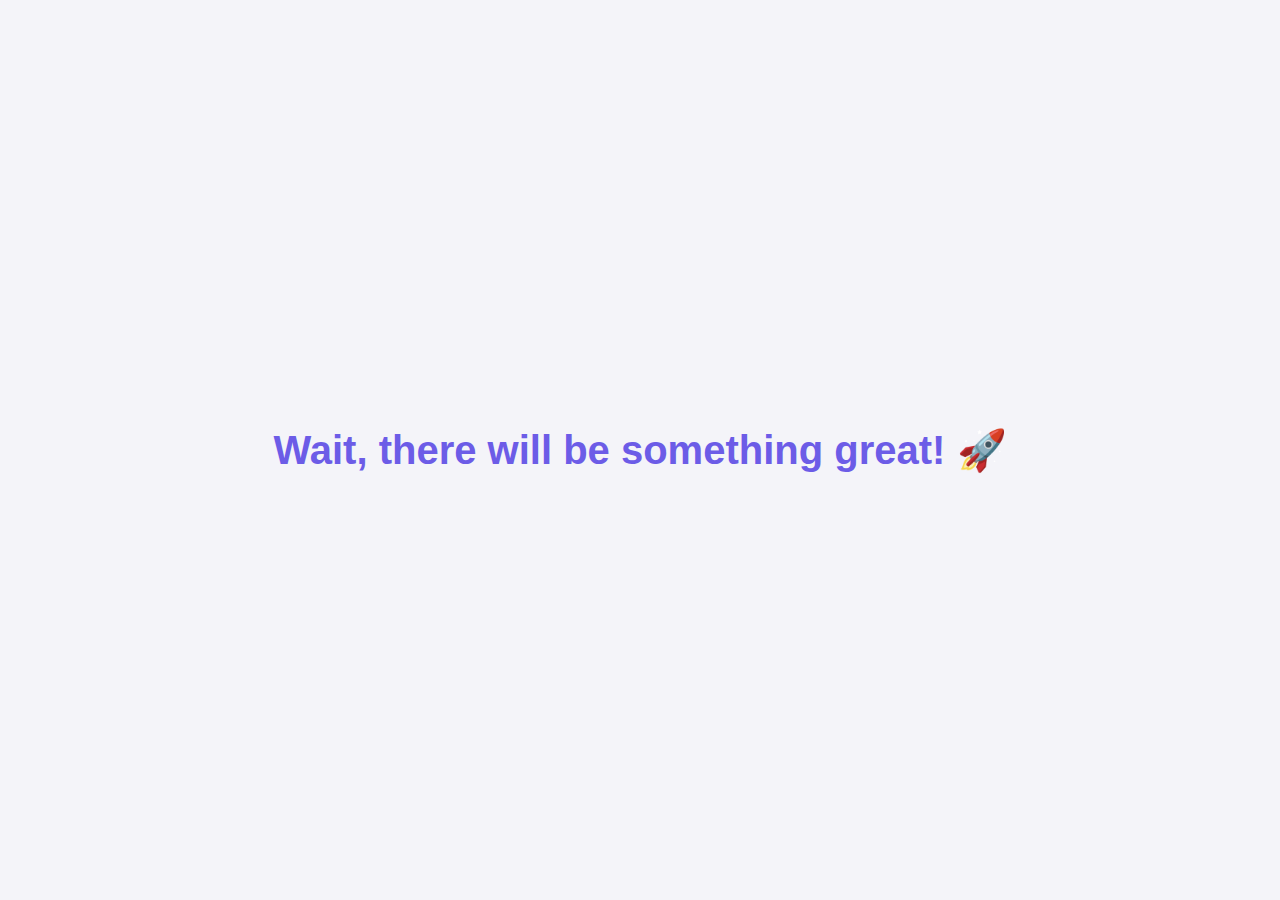
==== index.html @ 434af198 "Add files via upload" ====
<!DOCTYPE html>
<html lang="en">
<head>
    <meta charset="UTF-8">
    <meta name="viewport" content="width=device-width, initial-scale=1.0">
    <title>Coming Soon</title>
    <style>
        body {
            font-family: Arial, sans-serif;
            background-color: #f4f4f9;
            color: #333;
            display: flex;
            justify-content: center;
            align-items: center;
            height: 100vh;
            margin: 0;
            text-align: center;
        }
        h1 {
            font-size: 2.5rem;
            color: #6c5ce7;
        }
    </style>
</head>
<body>
    <h1>Wait, there will be something great! 🚀</h1>
</body>
</html>
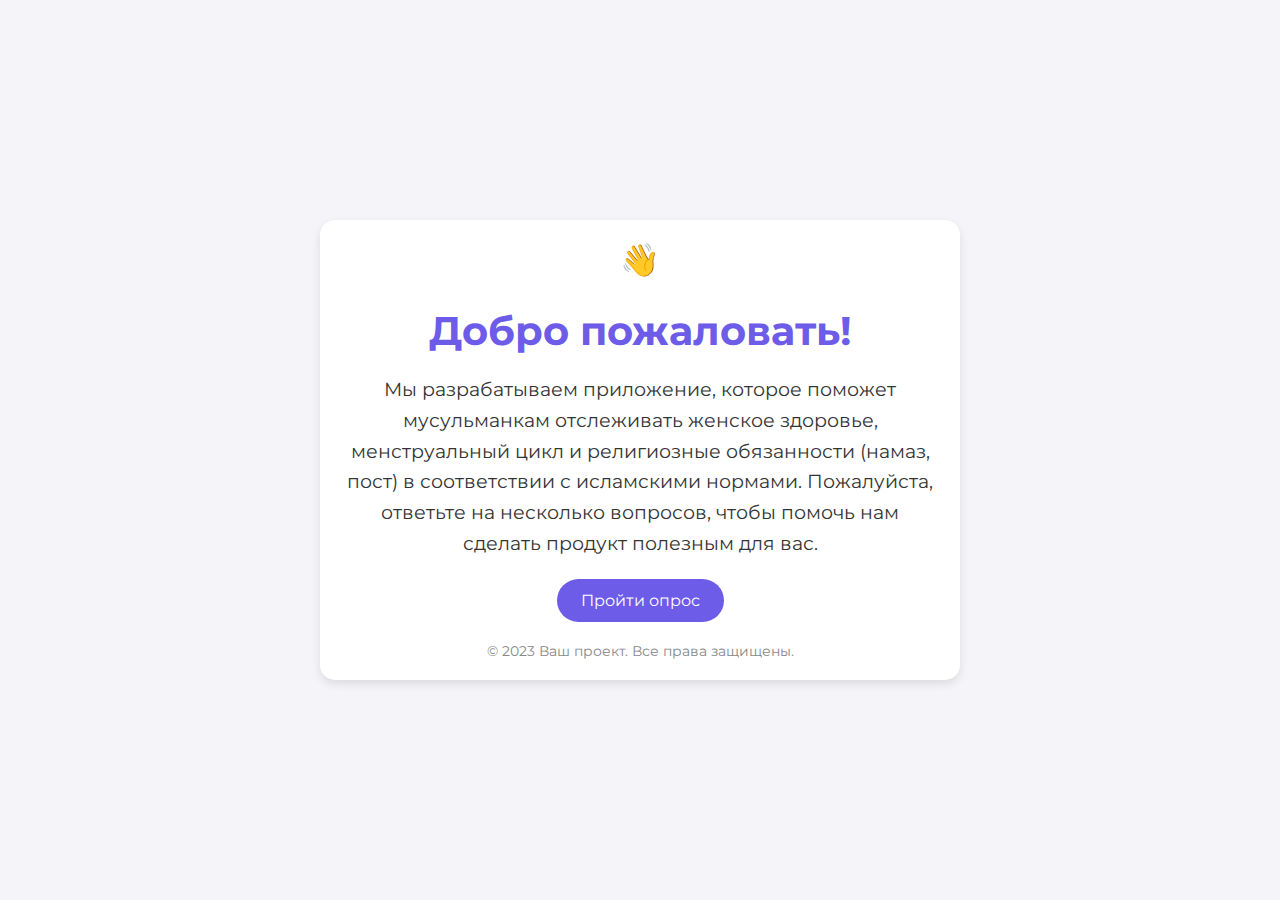
==== commit 613b065f: "index.html" ====
--- a/index.html
+++ b/index.html
@@ -1,28 +1,82 @@
 <!DOCTYPE html>
-<html lang="en">
+<html lang="ru">
 <head>
     <meta charset="UTF-8">
     <meta name="viewport" content="width=device-width, initial-scale=1.0">
-    <title>Coming Soon</title>
+    <title>Добро пожаловать!</title>
+    <link href="https://fonts.googleapis.com/css2?family=Montserrat:wght@400;700&display=swap" rel="stylesheet">
     <style>
+        /* Общие стили */
         body {
-            font-family: Arial, sans-serif;
+            font-family: 'Montserrat', sans-serif;
             background-color: #f4f4f9;
             color: #333;
+            margin: 0;
+            padding: 0;
             display: flex;
             justify-content: center;
             align-items: center;
             height: 100vh;
-            margin: 0;
             text-align: center;
         }
+
+        .container {
+            max-width: 600px;
+            padding: 20px;
+            background-color: #ffffff;
+            border-radius: 15px;
+            box-shadow: 0 4px 10px rgba(0, 0, 0, 0.1);
+        }
+
         h1 {
             font-size: 2.5rem;
             color: #6c5ce7;
+            margin-bottom: 10px;
+        }
+
+        p {
+            font-size: 1.2rem;
+            line-height: 1.6;
+            margin-bottom: 20px;
+        }
+
+        .cta-button {
+            display: inline-block;
+            padding: 12px 24px;
+            font-size: 1rem;
+            color: #fff;
+            background-color: #6c5ce7;
+            border-radius: 25px;
+            text-decoration: none;
+            transition: background-color 0.3s ease;
+        }
+
+        .cta-button:hover {
+            background-color: #5a4dbf;
+        }
+
+        .emoji {
+            font-size: 2rem;
+            margin-bottom: 10px;
+        }
+
+        footer {
+            margin-top: 20px;
+            font-size: 0.9rem;
+            color: #888;
         }
     </style>
 </head>
 <body>
-    <h1>Wait, there will be something great! 🚀</h1>
+    <div class="container">
+        <div class="emoji">👋</div>
+        <h1>Добро пожаловать!</h1>
+        <p>
+           Мы разрабатываем приложение, которое поможет мусульманкам отслеживать женское здоровье, менструальный цикл и религиозные обязанности (намаз, пост) в соответствии с исламскими нормами. Пожалуйста, ответьте на несколько вопросов, чтобы помочь нам сделать продукт полезным для вас. </p>
+        <a href="https://forms.gle/6C79rHbjNdUCzA6z9" class="cta-button">Пройти опрос</a>
+        <footer>
+            &copy; 2023 Ваш проект. Все права защищены.
+        </footer>
+    </div>
 </body>
-</html>+</html>
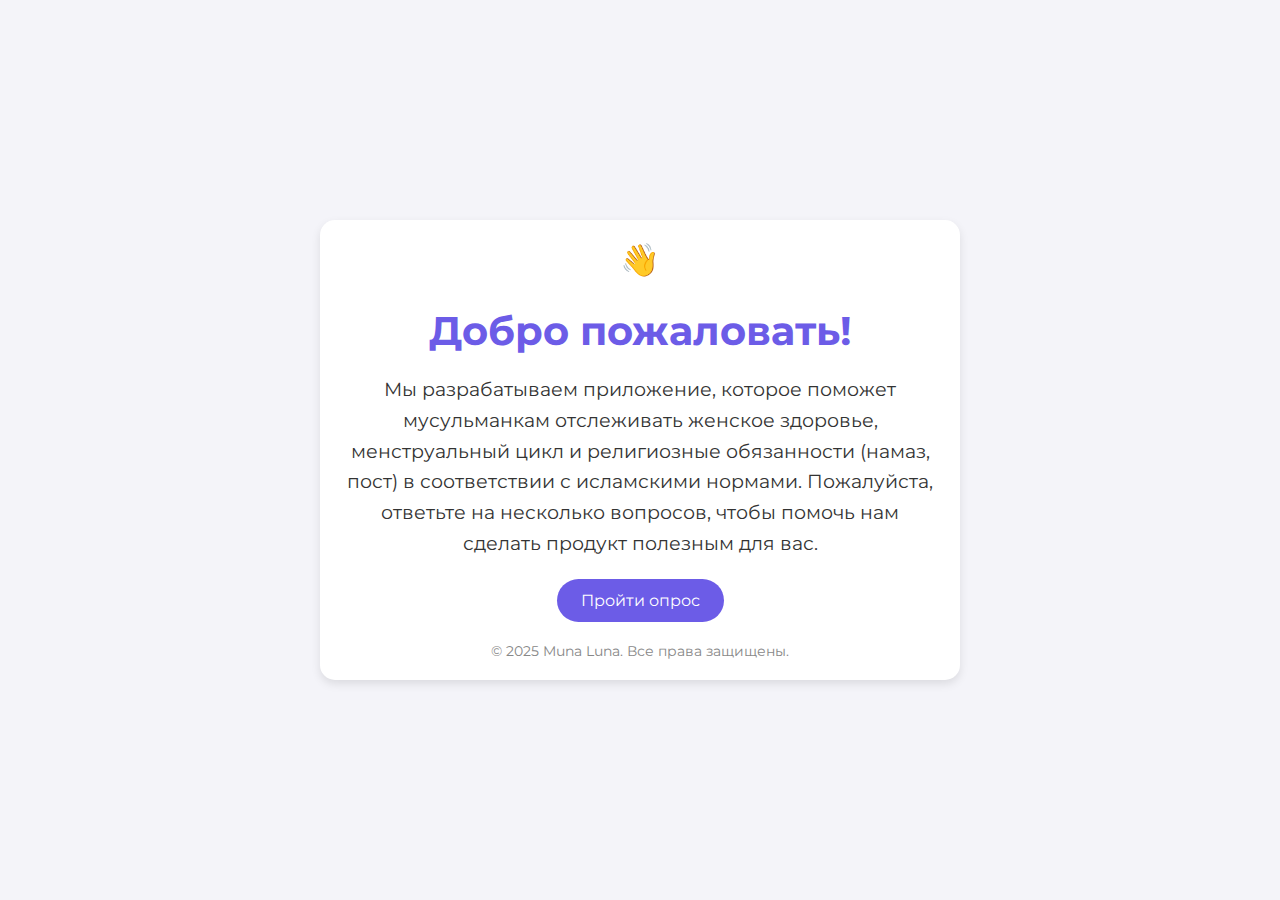
==== commit 1fc790de: "index.html" ====
--- a/index.html
+++ b/index.html
@@ -75,7 +75,7 @@
            Мы разрабатываем приложение, которое поможет мусульманкам отслеживать женское здоровье, менструальный цикл и религиозные обязанности (намаз, пост) в соответствии с исламскими нормами. Пожалуйста, ответьте на несколько вопросов, чтобы помочь нам сделать продукт полезным для вас. </p>
         <a href="https://forms.gle/6C79rHbjNdUCzA6z9" class="cta-button">Пройти опрос</a>
         <footer>
-            &copy; 2023 Ваш проект. Все права защищены.
+            &copy; 2025 Muna Luna. Все права защищены.
         </footer>
     </div>
 </body>
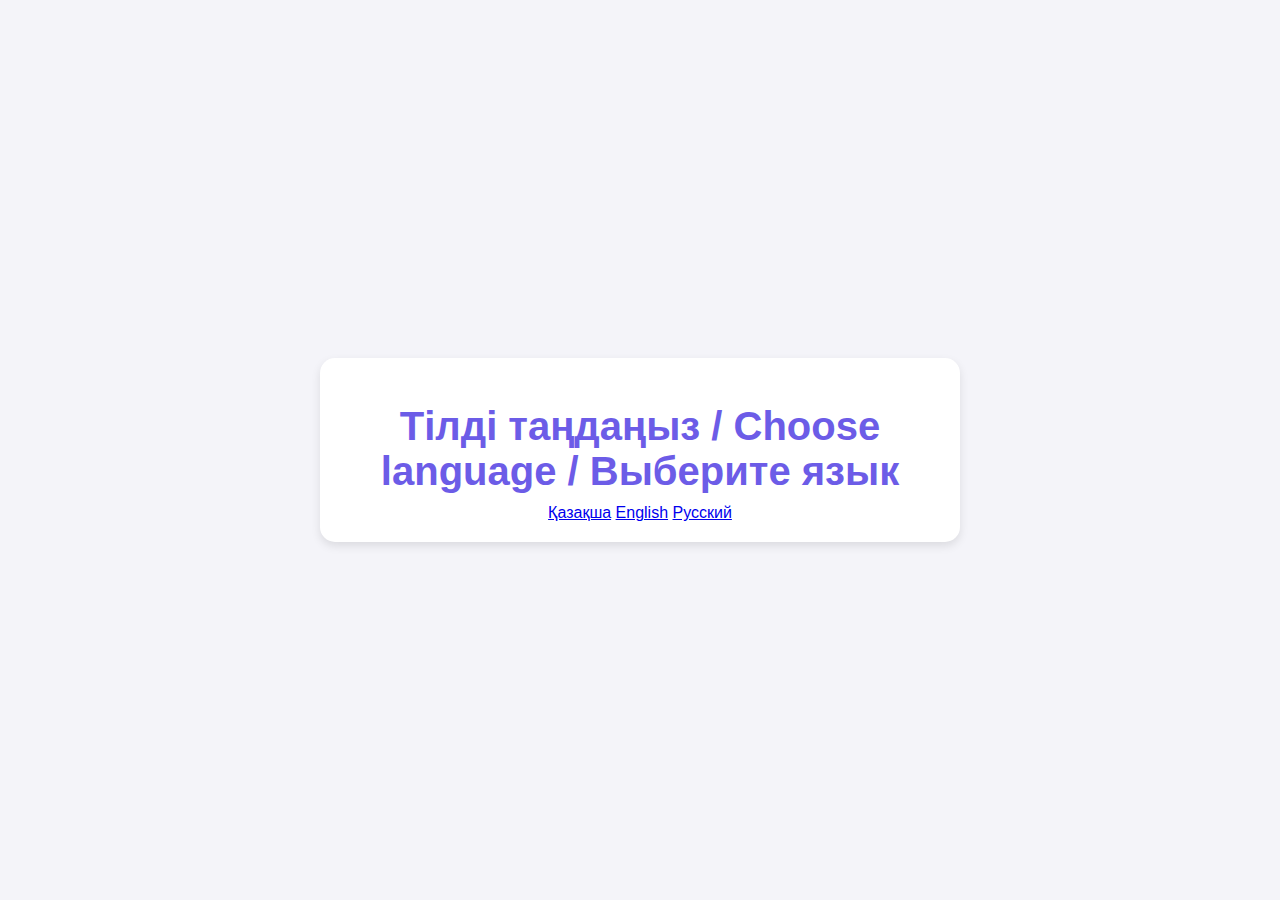
==== commit 9bdce3b5: "Update index.html" ====
--- a/index.html
+++ b/index.html
@@ -3,80 +3,17 @@
 <head>
     <meta charset="UTF-8">
     <meta name="viewport" content="width=device-width, initial-scale=1.0">
-    <title>Добро пожаловать!</title>
-    <link href="https://fonts.googleapis.com/css2?family=Montserrat:wght@400;700&display=swap" rel="stylesheet">
-    <style>
-        /* Общие стили */
-        body {
-            font-family: 'Montserrat', sans-serif;
-            background-color: #f4f4f9;
-            color: #333;
-            margin: 0;
-            padding: 0;
-            display: flex;
-            justify-content: center;
-            align-items: center;
-            height: 100vh;
-            text-align: center;
-        }
-
-        .container {
-            max-width: 600px;
-            padding: 20px;
-            background-color: #ffffff;
-            border-radius: 15px;
-            box-shadow: 0 4px 10px rgba(0, 0, 0, 0.1);
-        }
-
-        h1 {
-            font-size: 2.5rem;
-            color: #6c5ce7;
-            margin-bottom: 10px;
-        }
-
-        p {
-            font-size: 1.2rem;
-            line-height: 1.6;
-            margin-bottom: 20px;
-        }
-
-        .cta-button {
-            display: inline-block;
-            padding: 12px 24px;
-            font-size: 1rem;
-            color: #fff;
-            background-color: #6c5ce7;
-            border-radius: 25px;
-            text-decoration: none;
-            transition: background-color 0.3s ease;
-        }
-
-        .cta-button:hover {
-            background-color: #5a4dbf;
-        }
-
-        .emoji {
-            font-size: 2rem;
-            margin-bottom: 10px;
-        }
-
-        footer {
-            margin-top: 20px;
-            font-size: 0.9rem;
-            color: #888;
-        }
-    </style>
+    <title>Выберите язык</title>
+    <link rel="stylesheet" href="styles.css">
 </head>
 <body>
     <div class="container">
-        <div class="emoji">👋</div>
-        <h1>Добро пожаловать!</h1>
-        <p>
-           Мы разрабатываем приложение, которое поможет мусульманкам отслеживать женское здоровье, менструальный цикл и религиозные обязанности (намаз, пост) в соответствии с исламскими нормами. Пожалуйста, ответьте на несколько вопросов, чтобы помочь нам сделать продукт полезным для вас. </p>
-        <a href="https://forms.gle/6C79rHbjNdUCzA6z9" class="cta-button">Пройти опрос</a>
-        <footer>
-            &copy; 2025 Muna Luna. Все права защищены.
-        </footer>
+        <h1>Тілді таңдаңыз / Choose language / Выберите язык </h1>
+        <div class="buttons">
+            <a href="kaz.html" class="button">Қазақша</a>
+            <a href="eng.html" class="button">English</a>
+            <a href="ru.html" class="button">Русский</a> 
+        </div>
     </div>
 </body>
 </html>
--- a/styles.css
+++ b/styles.css
@@ -0,0 +1,59 @@
+  /* Общие стили */
+        body {
+            font-family: 'Montserrat', sans-serif;
+            background-color: #f4f4f9;
+            color: #333;
+            margin: 0;
+            padding: 0;
+            display: flex;
+            justify-content: center;
+            align-items: center;
+            height: 100vh;
+            text-align: center;
+        }
+
+        .container {
+            max-width: 600px;
+            padding: 20px;
+            background-color: #ffffff;
+            border-radius: 15px;
+            box-shadow: 0 4px 10px rgba(0, 0, 0, 0.1);
+        }
+
+        h1 {
+            font-size: 2.5rem;
+            color: #6c5ce7;
+            margin-bottom: 10px;
+        }
+
+        p {
+            font-size: 1.2rem;
+            line-height: 1.6;
+            margin-bottom: 20px;
+        }
+
+        .cta-button {
+            display: inline-block;
+            padding: 12px 24px;
+            font-size: 1rem;
+            color: #fff;
+            background-color: #6c5ce7;
+            border-radius: 25px;
+            text-decoration: none;
+            transition: background-color 0.3s ease;
+        }
+
+        .cta-button:hover {
+            background-color: #5a4dbf;
+        }
+
+        .emoji {
+            font-size: 2rem;
+            margin-bottom: 10px;
+        }
+
+        footer {
+            margin-top: 20px;
+            font-size: 0.9rem;
+            color: #888;
+        }
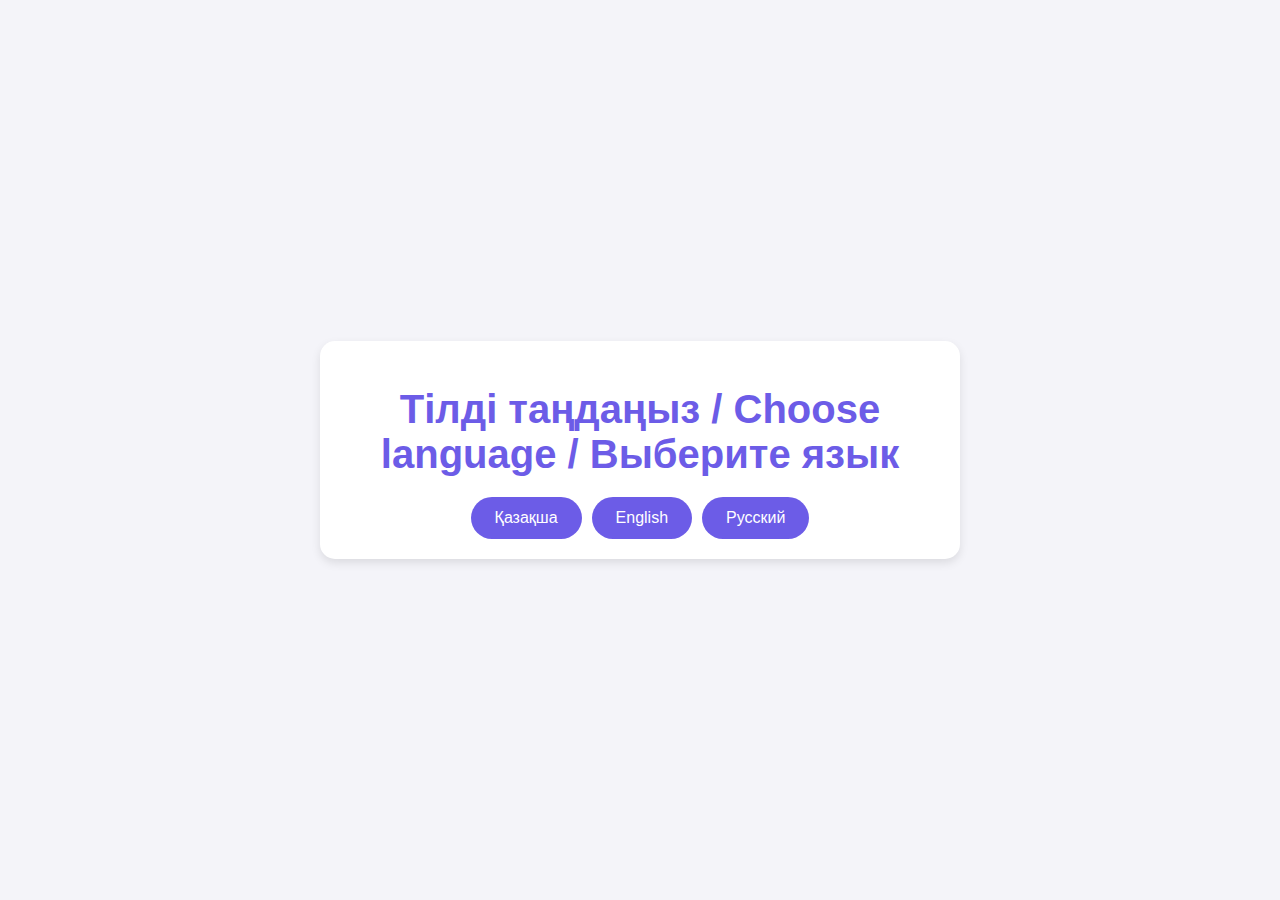
==== commit b853bd30: "Update index.html" ====
--- a/index.html
+++ b/index.html
@@ -4,7 +4,62 @@
     <meta charset="UTF-8">
     <meta name="viewport" content="width=device-width, initial-scale=1.0">
     <title>Выберите язык</title>
-    <link rel="stylesheet" href="styles.css">
+   <style>
+/* Общие стили */
+body {
+    font-family: Arial, sans-serif;
+    background-color: #f4f4f9;
+    color: #333;
+    margin: 0;
+    padding: 0;
+    display: flex;
+    justify-content: center;
+    align-items: center;
+    height: 100vh;
+    text-align: center;
+}
+
+.container {
+    max-width: 600px;
+    padding: 20px;
+    background-color: #ffffff;
+    border-radius: 15px;
+    box-shadow: 0 4px 10px rgba(0, 0, 0, 0.1);
+}
+
+h1 {
+    font-size: 2.5rem;
+    color: #6c5ce7;
+    margin-bottom: 20px;
+}
+
+p {
+    font-size: 1.2rem;
+    line-height: 1.6;
+    margin-bottom: 20px;
+}
+
+.buttons {
+    display: flex;
+    justify-content: center;
+    gap: 10px;
+}
+
+.button {
+    display: inline-block;
+    padding: 12px 24px;
+    font-size: 1rem;
+    color: #fff;
+    background-color: #6c5ce7;
+    border-radius: 25px;
+    text-decoration: none;
+    transition: background-color 0.3s ease;
+}
+
+.button:hover {
+    background-color: #5a4dbf;
+}
+   </style>
 </head>
 <body>
     <div class="container">
@@ -12,7 +67,7 @@
         <div class="buttons">
             <a href="kaz.html" class="button">Қазақша</a>
             <a href="eng.html" class="button">English</a>
-            <a href="ru.html" class="button">Русский</a> 
+            <a href="rus.html" class="button">Русский</a> 
         </div>
     </div>
 </body>
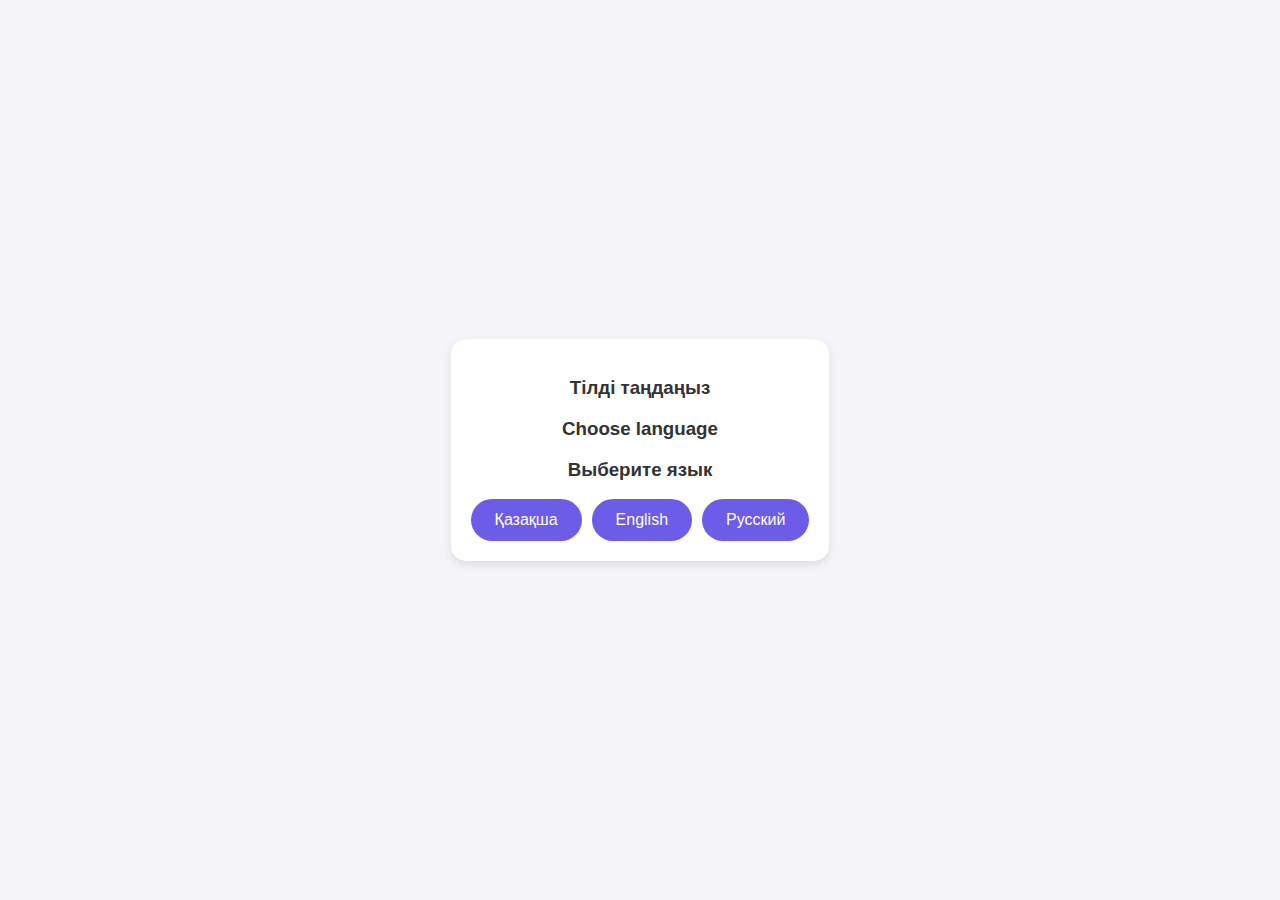
==== commit a1f3f118: "Update index.html" ====
--- a/index.html
+++ b/index.html
@@ -63,7 +63,9 @@
 </head>
 <body>
     <div class="container">
-        <h1>Тілді таңдаңыз / Choose language / Выберите язык </h1>
+        <h3>Тілді таңдаңыз</h3>
+        <h3>Choose language</h3>  
+        <h3>Выберите язык </h3>
         <div class="buttons">
             <a href="kaz.html" class="button">Қазақша</a>
             <a href="eng.html" class="button">English</a>
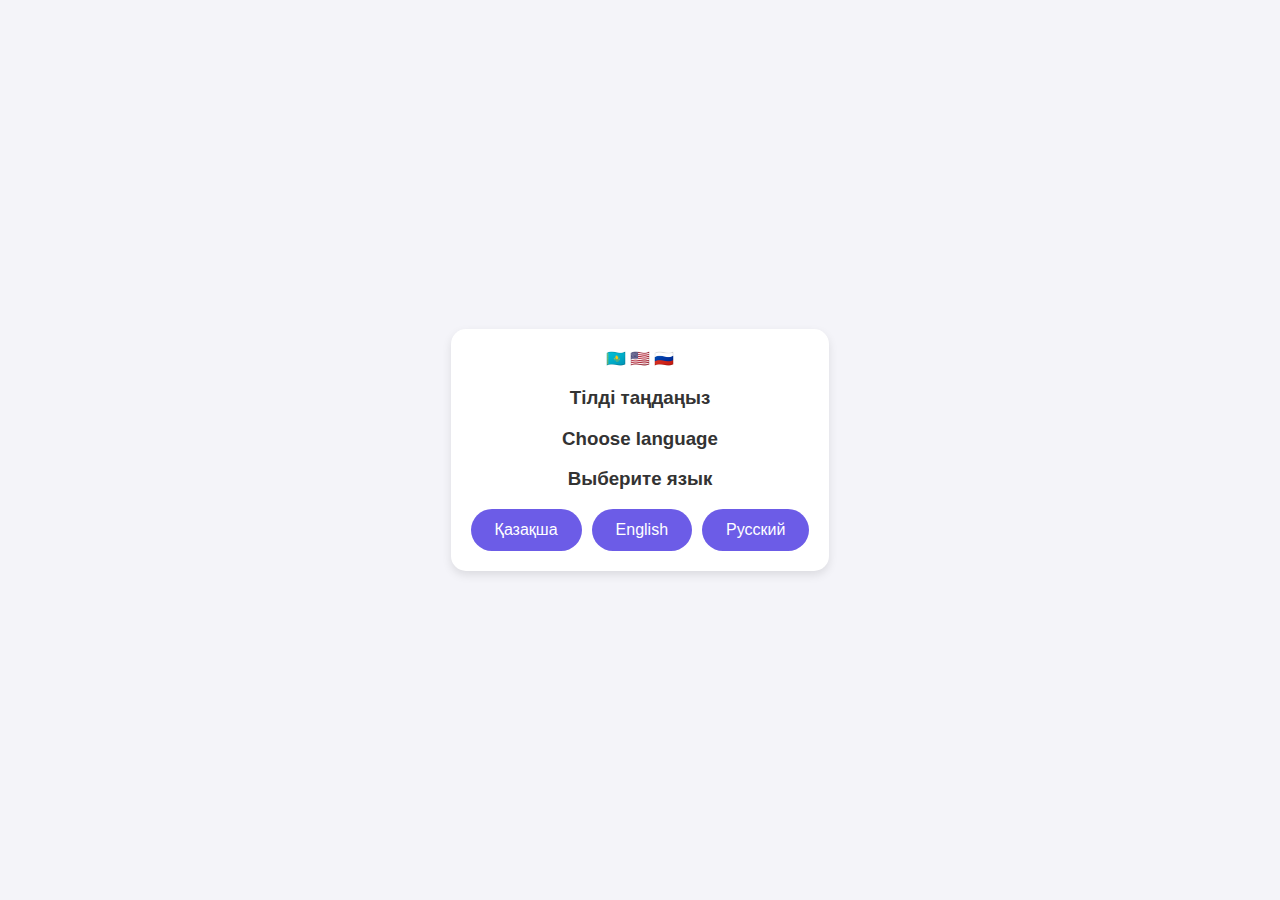
==== commit b9bd9316: "Update index.html" ====
--- a/index.html
+++ b/index.html
@@ -63,6 +63,7 @@
 </head>
 <body>
     <div class="container">
+        <div class="emoji">🇰🇿 🇺🇸 🇷🇺</div>
         <h3>Тілді таңдаңыз</h3>
         <h3>Choose language</h3>  
         <h3>Выберите язык </h3>
